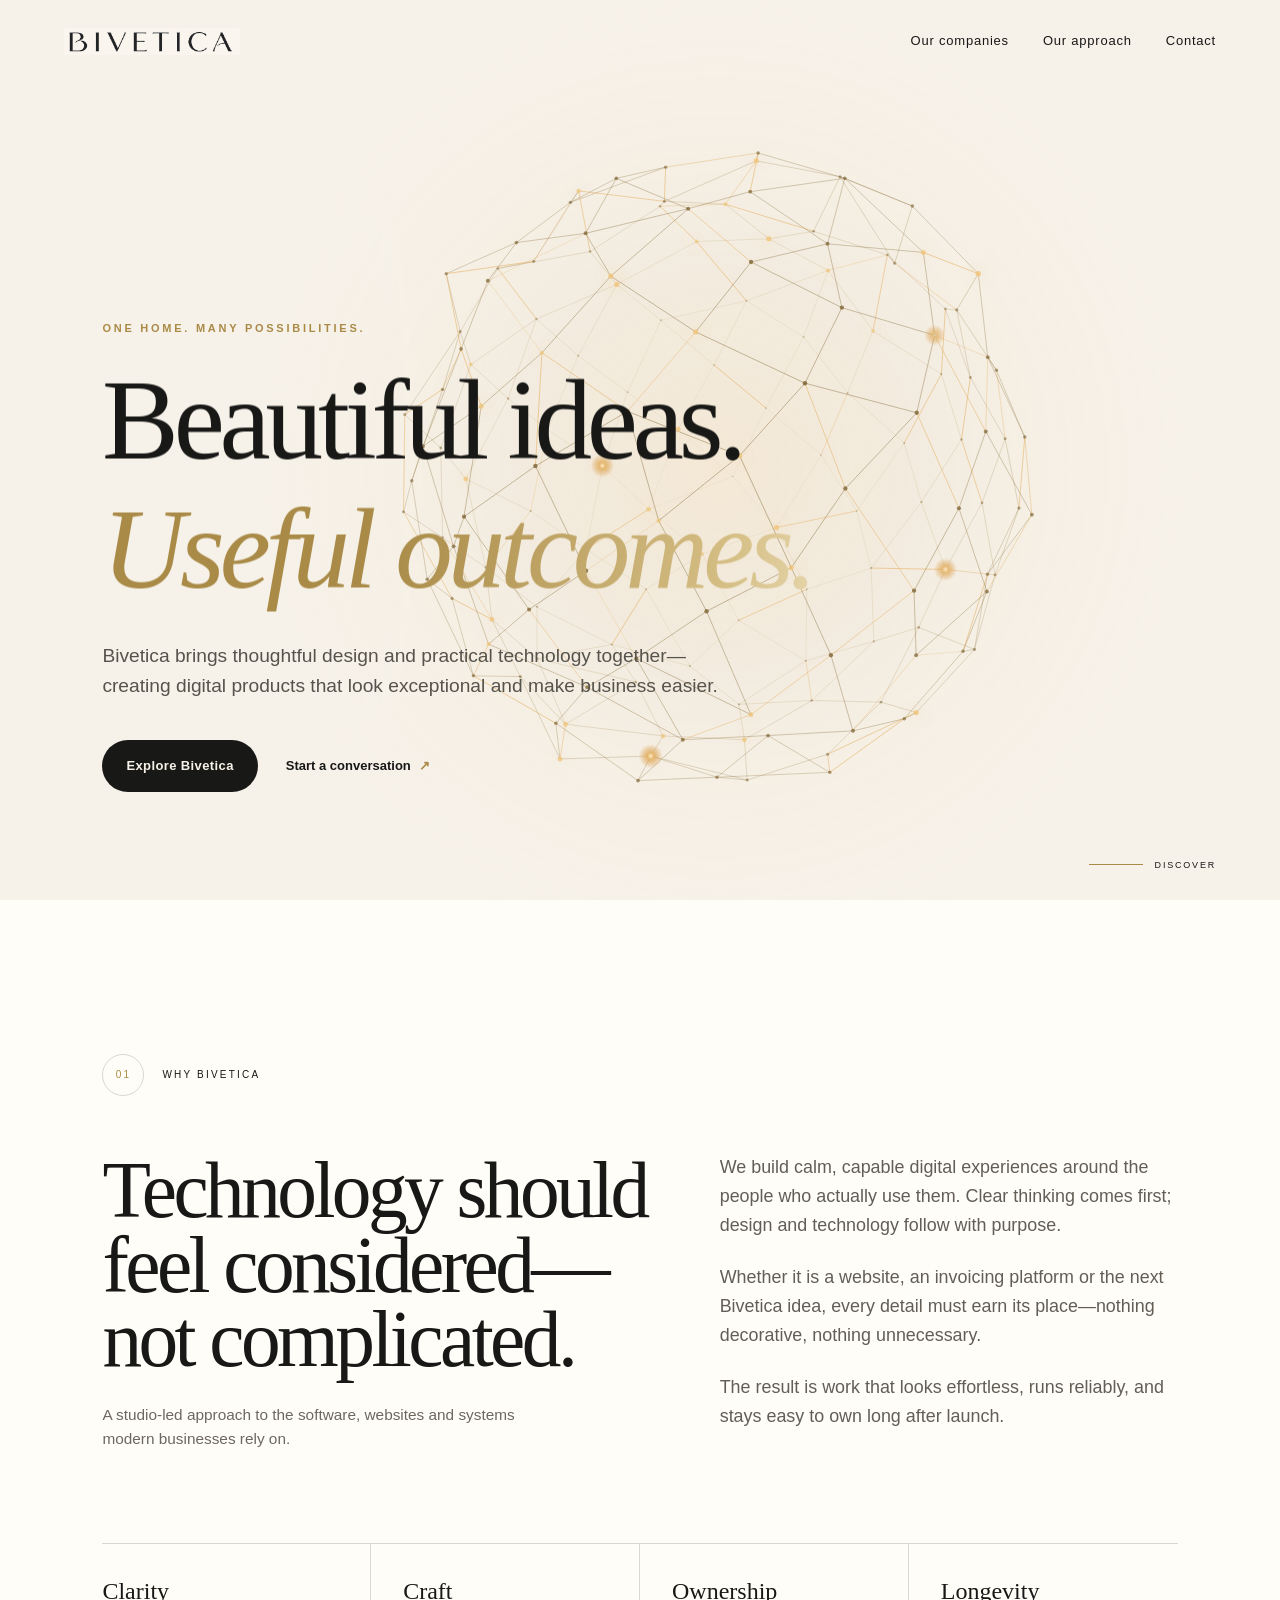
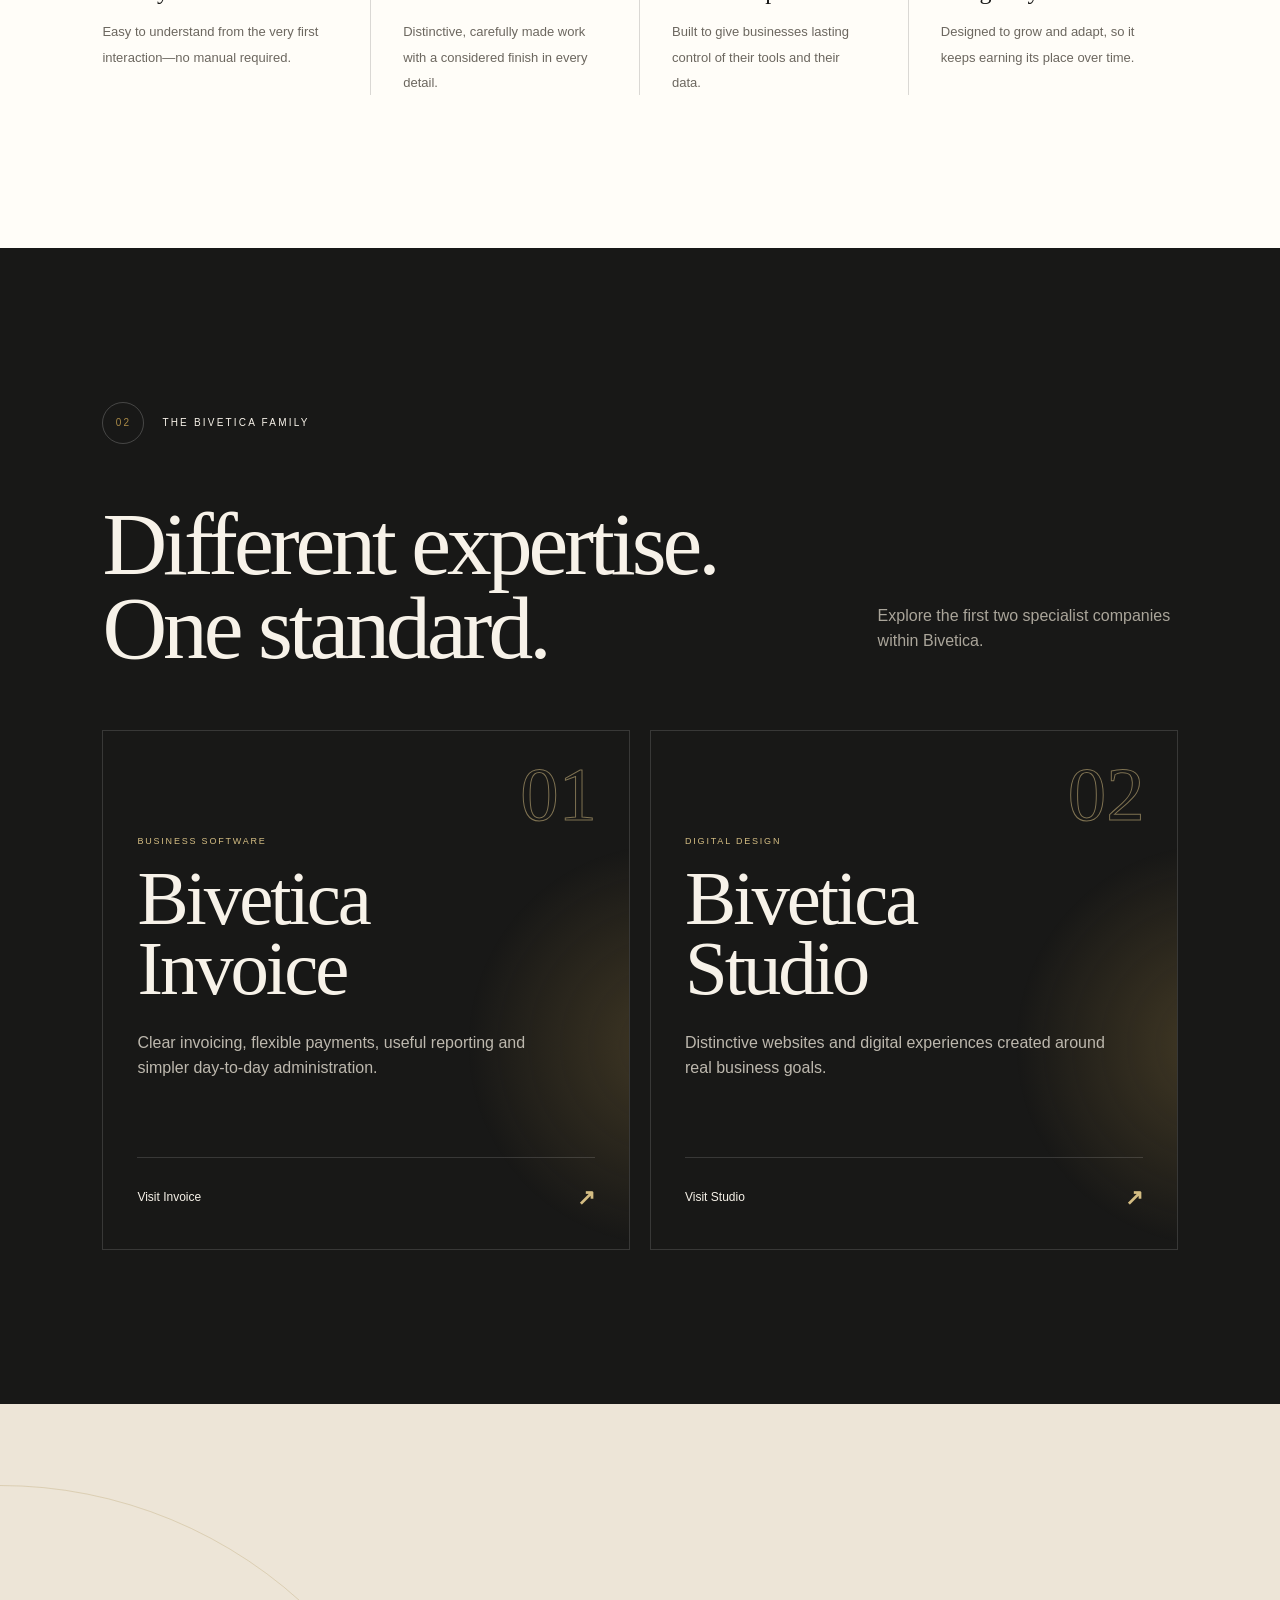
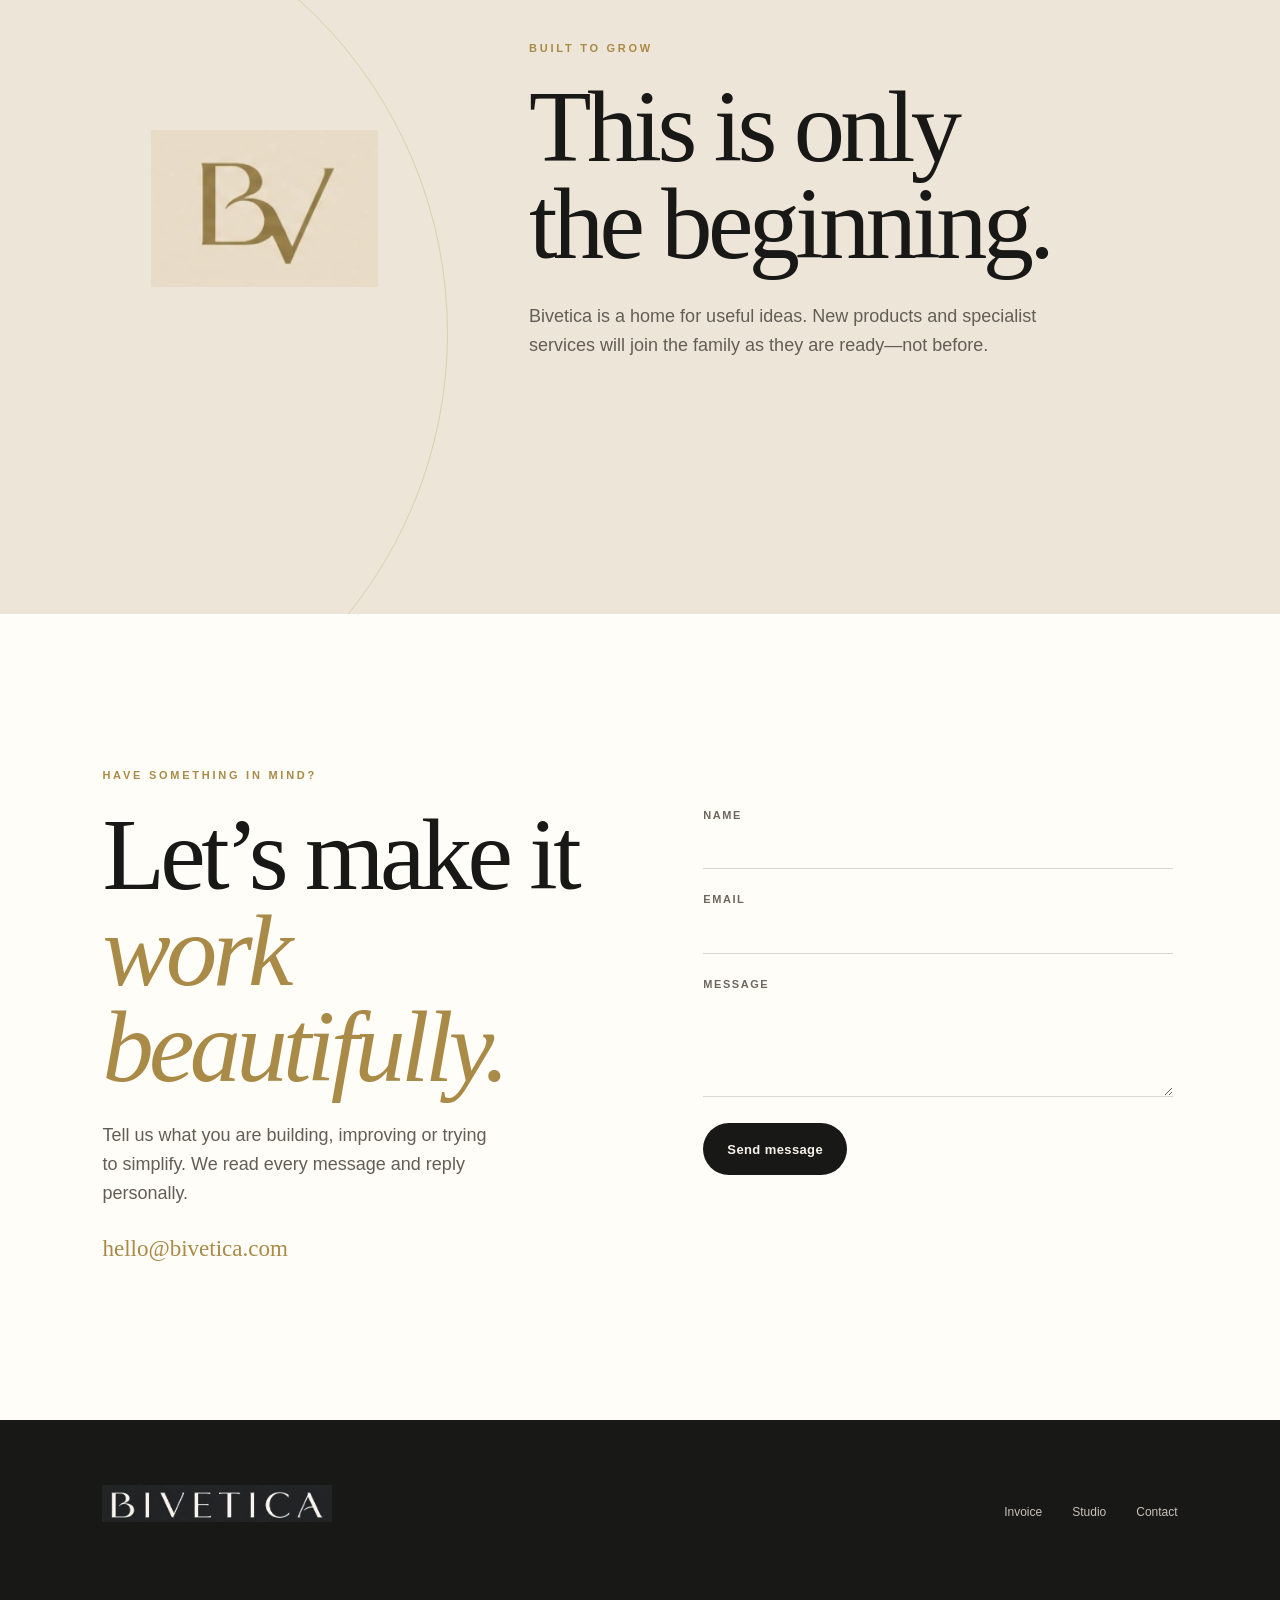
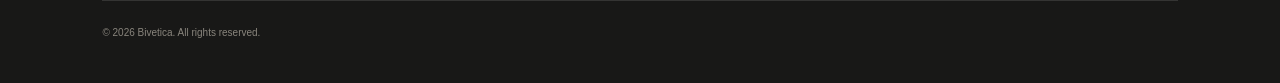
==== index.html @ 6b324982 "Initial commit: motors.bivetica.com dealer platform" ====
<!doctype html>
<html lang="en">
<head>
  <meta charset="utf-8">
  <meta name="viewport" content="width=device-width, initial-scale=1">
  <meta name="robots" content="noindex">
  <meta name="description" content="Bivetica creates elegant digital tools, websites and business systems designed to make everyday work feel simpler.">
  <meta name="theme-color" content="#f7f2e9">
  <title>Bivetica — Thoughtful digital tools for modern business (preview)</title>

  <link rel="icon" href="assets/favicon.ico" sizes="any">
  <link rel="apple-touch-icon" href="assets/apple-touch-icon.png">
  <link rel="stylesheet" href="styles.css">
  <link rel="stylesheet" href="enhance.css?v=3">
  <script src="script.js" defer></script>
  <script src="mesh.js?v=3" defer></script>
  <script src="contact.js?v=3" defer></script>
</head>
<body>
  <a class="skip-link" href="#main">Skip to content</a>
  <header class="site-header" data-header>
    <a class="brand" href="#top" aria-label="Bivetica home">
      <img src="assets/bivetica-approved-light.webp" alt="Bivetica" width="1170" height="180">
    </a>
    <button class="menu-toggle" type="button" aria-expanded="false" aria-controls="site-nav" data-menu>
      <span></span><span></span><span></span><span class="sr-only">Menu</span>
    </button>
    <nav id="site-nav" class="site-nav" aria-label="Main navigation" data-nav>
      <a href="#companies">Our companies</a>
      <a href="#approach">Our approach</a>
      <a href="#contact">Contact</a>
    </nav>
  </header>

  <main id="main">
    <section class="hero" id="top">
      <canvas class="hero-mesh" data-mesh aria-hidden="true"></canvas>
      <div class="hero-copy reveal">
        <p class="eyebrow">One home. Many possibilities.</p>
        <h1 class="hero-title">
          <span class="line"><span>Beautiful ideas.</span></span>
          <span class="line"><span><em>Useful outcomes.</em></span></span>
        </h1>
        <p class="hero-intro">Bivetica brings thoughtful design and practical technology together—creating digital products that look exceptional and make business easier.</p>
        <div class="hero-actions">
          <a class="button button-primary" href="#companies">Explore Bivetica</a>
          <a class="text-link" href="#contact">Start a conversation <span aria-hidden="true">↗</span></a>
        </div>
      </div>
      <div class="scroll-note" aria-hidden="true"><span></span>Discover</div>
    </section>

    <section class="manifesto section-pad" id="approach">
      <div class="section-label reveal"><span>01</span> Why Bivetica</div>
      <div class="manifesto-grid">
        <div class="manifesto-lead reveal">
          <h2>Technology should feel considered—not complicated.</h2>
          <p class="manifesto-tag">A studio-led approach to the software, websites and systems modern businesses rely on.</p>
        </div>
        <div class="manifesto-copy reveal">
          <p>We build calm, capable digital experiences around the people who actually use them. Clear thinking comes first; design and technology follow with purpose.</p>
          <p>Whether it is a website, an invoicing platform or the next Bivetica idea, every detail must earn its place—nothing decorative, nothing unnecessary.</p>
          <p>The result is work that looks effortless, runs reliably, and stays easy to own long after launch.</p>
        </div>
      </div>
      <div class="principles" aria-label="Our principles">
        <article class="principle reveal"><strong>Clarity</strong><span>Easy to understand from the very first interaction—no manual required.</span></article>
        <article class="principle reveal"><strong>Craft</strong><span>Distinctive, carefully made work with a considered finish in every detail.</span></article>
        <article class="principle reveal"><strong>Ownership</strong><span>Built to give businesses lasting control of their tools and their data.</span></article>
        <article class="principle reveal"><strong>Longevity</strong><span>Designed to grow and adapt, so it keeps earning its place over time.</span></article>
      </div>
    </section>

    <section class="companies section-pad" id="companies">
      <div class="section-label light reveal"><span>02</span> The Bivetica family</div>
      <div class="companies-heading reveal">
        <h2>Different expertise.<br>One standard.</h2>
        <p>Explore the first two specialist companies within Bivetica.</p>
      </div>
      <div class="company-grid">
        <a class="company-card invoice reveal" href="https://invoice.bivetica.com/">
          <span class="card-number">01</span>
          <div class="card-body">
            <p class="card-kicker">Business software</p>
            <h3>Bivetica<br>Invoice</h3>
            <p>Clear invoicing, flexible payments, useful reporting and simpler day-to-day administration.</p>
          </div>
          <span class="card-link">Visit Invoice <b>↗</b></span>
          <span class="card-aura" aria-hidden="true"></span>
        </a>
        <a class="company-card studio reveal" href="https://studio.bivetica.com/">
          <span class="card-number">02</span>
          <div class="card-body">
            <p class="card-kicker">Digital design</p>
            <h3>Bivetica<br>Studio</h3>
            <p>Distinctive websites and digital experiences created around real business goals.</p>
          </div>
          <span class="card-link">Visit Studio <b>↗</b></span>
          <span class="card-aura" aria-hidden="true"></span>
        </a>
      </div>
    </section>

    <section class="future section-pad">
      <div class="future-mark reveal"><img src="assets/bv-approved-light.webp" alt=""></div>
      <div class="future-copy reveal">
        <p class="eyebrow">Built to grow</p>
        <h2>This is only<br>the beginning.</h2>
        <p>Bivetica is a home for useful ideas. New products and specialist services will join the family as they are ready—not before.</p>
      </div>
      <div class="future-line" aria-hidden="true"></div>
    </section>

    <section class="contact section-pad" id="contact">
      <p class="eyebrow reveal">Have something in mind?</p>
      <div class="contact-grid">
        <div class="contact-lead reveal">
          <h2>Let’s make it<br><em>work beautifully.</em></h2>
          <p>Tell us what you are building, improving or trying to simplify. We read every message and reply personally.</p>
          <a class="contact-email" href="mailto:hello@bivetica.com">hello@bivetica.com</a>
        </div>
        <form class="contact-form reveal" method="post" action="contact.php" novalidate>
          <div class="field">
            <label for="cf-name">Name</label>
            <input id="cf-name" name="name" type="text" autocomplete="name" required>
          </div>
          <div class="field">
            <label for="cf-email">Email</label>
            <input id="cf-email" name="email" type="email" autocomplete="email" required>
          </div>
          <div class="field">
            <label for="cf-message">Message</label>
            <textarea id="cf-message" name="message" rows="4" required></textarea>
          </div>
          <input type="text" name="company_url" class="cf-hp" tabindex="-1" autocomplete="off" aria-hidden="true">
          <button class="button button-dark" type="submit">Send message</button>
          <p class="cf-status" role="status" aria-live="polite"></p>
        </form>
      </div>
    </section>
  </main>

  <footer class="site-footer">
    <div class="footer-brand"><img src="assets/bivetica-approved-dark.webp" alt="Bivetica"></div>
    <div class="footer-links">
      <a href="https://invoice.bivetica.com/">Invoice</a>
      <a href="https://studio.bivetica.com/">Studio</a>
      <a href="mailto:hello@bivetica.com">Contact</a>
    </div>
    <p>© <span data-year></span> Bivetica. All rights reserved.</p>
  </footer>
</body>
</html>
---- styles.css ----
:root{--ink:#181817;--paper:#f7f2e9;--paper-2:#ede5d7;--gold:#a98a47;--gold-soft:#d4bd83;--line:rgba(24,24,23,.16);--serif:Georgia,"Times New Roman",serif;--sans:Inter,Arial,sans-serif}
*{box-sizing:border-box}html{scroll-behavior:smooth}body{margin:0;background:var(--paper);color:var(--ink);font-family:var(--sans);font-size:16px;line-height:1.6;overflow-x:hidden}a{color:inherit}img{display:block;max-width:100%}.sr-only,.skip-link{position:absolute;width:1px;height:1px;padding:0;margin:-1px;overflow:hidden;clip:rect(0,0,0,0);white-space:nowrap;border:0}.skip-link:focus{position:fixed;z-index:100;width:auto;height:auto;clip:auto;margin:1rem;padding:.8rem 1rem;background:#fff;color:#000}.site-header{position:fixed;z-index:50;top:0;left:0;width:100%;height:84px;padding:0 clamp(24px,5vw,80px);display:flex;align-items:center;justify-content:space-between;border-bottom:1px solid transparent;transition:background .4s,border-color .4s}.site-header.scrolled{background:rgba(247,242,233,.92);backdrop-filter:blur(18px);border-color:var(--line)}.brand{width:176px;height:40px;overflow:hidden;display:flex;align-items:center}.brand img{width:100%;height:auto}.site-nav{display:flex;gap:34px}.site-nav a{text-decoration:none;font-size:13px;letter-spacing:.06em;position:relative}.site-nav a:after{content:"";position:absolute;left:0;bottom:-7px;width:100%;height:1px;background:var(--gold);transform:scaleX(0);transform-origin:right;transition:transform .35s}.site-nav a:hover:after,.site-nav a:focus-visible:after{transform:scaleX(1);transform-origin:left}.menu-toggle{display:none;border:0;background:none;width:40px;height:40px;padding:9px}.menu-toggle span:not(.sr-only){display:block;height:1px;background:currentColor;margin:6px 0}.hero{min-height:100svh;position:relative;display:grid;grid-template-columns:minmax(0,1fr) 260px;align-items:end;padding:150px clamp(24px,8vw,140px) 12vh;isolation:isolate}.hero-copy{max-width:850px;position:relative;z-index:3}.eyebrow{font-size:11px;text-transform:uppercase;letter-spacing:.25em;font-weight:700;color:var(--gold);margin:0 0 22px}.hero h1,.manifesto h2,.companies h2,.future h2,.contact h2{font-family:var(--serif);font-weight:400;letter-spacing:-.045em;line-height:.94;margin:0}.hero h1{font-size:clamp(64px,9vw,146px)}em{font-weight:400;color:var(--gold)}.hero-intro{max-width:650px;font-size:clamp(17px,1.5vw,22px);color:#56534d;margin:34px 0 38px}.hero-actions{display:flex;align-items:center;gap:28px}.button{display:inline-flex;align-items:center;justify-content:center;min-height:52px;padding:0 24px;text-decoration:none;border-radius:100px;font-size:13px;font-weight:700;letter-spacing:.03em;transition:transform .25s,background .25s,color .25s}.button:hover{transform:translateY(-3px)}.button-primary{background:var(--ink);color:var(--paper)}.text-link{text-decoration:none;font-size:13px;font-weight:700}.text-link span{color:var(--gold);margin-left:5px}.hero-mark{align-self:center;justify-self:end;text-align:center;position:relative;z-index:3}.hero-mark img{width:130px;margin:auto;mix-blend-mode:multiply}.hero-mark span{display:block;margin-top:12px;font-size:9px;letter-spacing:.22em;text-transform:uppercase;color:#6c675e}.hero-orbit{position:absolute;inset:0;overflow:hidden;z-index:-1}.orbit{position:absolute;border:1px solid rgba(169,138,71,.18);border-radius:50%;left:70%;top:51%;transform:translate(-50%,-50%)}.orbit-one{width:42vw;height:42vw;animation:drift 14s ease-in-out infinite}.orbit-two{width:58vw;height:58vw;animation:drift 19s ease-in-out infinite reverse}.orbit-three{width:76vw;height:76vw;animation:drift 24s ease-in-out infinite}.glow{position:absolute;width:32vw;height:32vw;border-radius:50%;left:72%;top:50%;transform:translate(-50%,-50%);background:radial-gradient(circle,rgba(212,189,131,.28),rgba(247,242,233,0) 67%);animation:breathe 8s ease-in-out infinite}.scroll-note{position:absolute;right:clamp(24px,5vw,80px);bottom:28px;display:flex;align-items:center;gap:12px;font-size:9px;letter-spacing:.2em;text-transform:uppercase}.scroll-note span{width:54px;height:1px;background:var(--gold)}@keyframes drift{50%{transform:translate(-48%,-53%) scale(1.035)}}@keyframes breathe{50%{opacity:.55;transform:translate(-50%,-50%) scale(1.12)}}.section-pad{padding:clamp(90px,12vw,180px) clamp(24px,8vw,140px)}.section-label{display:flex;align-items:center;gap:18px;font-size:10px;text-transform:uppercase;letter-spacing:.22em;margin-bottom:clamp(55px,8vw,110px)}.section-label span{width:42px;height:42px;border:1px solid var(--line);border-radius:50%;display:grid;place-items:center;color:var(--gold)}.manifesto{background:#fffdf8}.manifesto-grid{display:grid;grid-template-columns:1.2fr .7fr;gap:8vw;align-items:end}.manifesto h2{font-size:clamp(46px,6.2vw,100px);max-width:900px}.manifesto-copy{font-size:clamp(17px,1.4vw,21px);color:#625e56}.manifesto-copy p{margin:0 0 24px}.principles{display:grid;grid-template-columns:repeat(3,1fr);gap:0;border-top:1px solid var(--line);margin-top:110px}.principle{padding:28px 7vw 0 0;border-right:1px solid var(--line);min-height:135px}.principle+ .principle{padding-left:2.5vw}.principle:last-child{border-right:0}.principle strong{display:block;font-family:var(--serif);font-size:24px;font-weight:400;margin-bottom:8px}.principle span{font-size:13px;color:#6c675f}.companies{background:var(--ink);color:var(--paper)}.section-label.light span{border-color:rgba(255,255,255,.2)}.companies-heading{display:flex;justify-content:space-between;align-items:end;margin-bottom:60px}.companies h2{font-size:clamp(54px,7vw,112px)}.companies-heading>p{max-width:300px;color:#aaa59a}.company-grid{display:grid;grid-template-columns:1fr 1fr;gap:20px}.company-card{min-height:620px;border:1px solid rgba(255,255,255,.14);padding:34px;display:flex;flex-direction:column;text-decoration:none;position:relative;overflow:hidden;transition:border-color .35s,transform .35s}.company-card:hover{border-color:var(--gold-soft);transform:translateY(-6px)}.card-number{font-size:11px;letter-spacing:.2em;color:var(--gold-soft)}.card-body{margin:auto 0;position:relative;z-index:2}.card-kicker{text-transform:uppercase;letter-spacing:.2em;font-size:9px;color:var(--gold-soft)}.company-card h3{font-family:var(--serif);font-weight:400;font-size:clamp(52px,6vw,90px);line-height:.91;letter-spacing:-.04em;margin:16px 0 26px}.card-body>p:last-child{max-width:430px;color:#bdb8ae}.card-link{display:flex;justify-content:space-between;align-items:center;padding-top:22px;border-top:1px solid rgba(255,255,255,.14);font-size:12px;position:relative;z-index:2}.card-link b{font-size:22px;color:var(--gold-soft)}.card-aura{position:absolute;width:420px;height:420px;border-radius:50%;right:-250px;top:20%;background:radial-gradient(circle,rgba(169,138,71,.28),transparent 68%);transition:transform .7s}.studio .card-aura{background:radial-gradient(circle,rgba(111,92,130,.34),transparent 68%)}.company-card:hover .card-aura{transform:translate(-80px) scale(1.2)}.future{min-height:90vh;position:relative;display:grid;grid-template-columns:.7fr 1.4fr;gap:8vw;align-items:center;background:var(--paper-2);overflow:hidden}.future-mark img{width:min(300px,70%);margin:auto;mix-blend-mode:multiply}.future-copy{max-width:760px}.future h2{font-size:clamp(66px,8vw,128px)}.future-copy>p:last-child{max-width:540px;color:#625e56;font-size:18px;margin-top:30px}.future-line{position:absolute;width:70vw;height:70vw;border:1px solid rgba(169,138,71,.25);border-radius:50%;left:-35vw;top:10%;pointer-events:none}.contact{background:#fffdf8}.contact-grid{display:grid;grid-template-columns:1.35fr .65fr;align-items:end;gap:8vw}.contact h2{font-size:clamp(60px,8vw,130px)}.contact-action{padding-bottom:10px}.contact-action p{color:#625e56;font-size:18px;margin:0 0 28px}.button-dark{background:var(--ink);color:var(--paper)}.site-footer{background:var(--ink);color:var(--paper);padding:65px clamp(24px,8vw,140px) 32px;display:grid;grid-template-columns:1fr auto;gap:50px;align-items:center}.footer-brand{width:230px;height:55px;overflow:hidden}.footer-brand img{width:100%}.footer-links{display:flex;gap:30px}.footer-links a{font-size:12px;text-decoration:none;color:#c8c2b7}.site-footer>p{grid-column:1/-1;padding-top:24px;border-top:1px solid rgba(255,255,255,.12);font-size:10px;color:#89857d}.reveal{opacity:0;transform:translateY(28px);transition:opacity .8s ease,transform .8s ease}.reveal.visible{opacity:1;transform:none}@media(max-width:800px){.site-header{height:70px}.brand{width:145px}.menu-toggle{display:block;position:relative;z-index:4}.site-nav{position:fixed;inset:0;background:var(--paper);padding:120px 28px 40px;display:flex;flex-direction:column;gap:20px;transform:translateX(100%);transition:transform .4s ease}.site-nav.open{transform:none}.site-nav a{font-family:var(--serif);font-size:36px}.hero{grid-template-columns:1fr;padding-top:130px;padding-bottom:90px}.hero h1{font-size:clamp(58px,18vw,90px)}.hero-mark{display:none}.hero-actions{align-items:flex-start;flex-direction:column;gap:18px}.orbit{left:92%;top:40%}.orbit-one{width:90vw;height:90vw}.orbit-two{width:130vw;height:130vw}.orbit-three{width:170vw;height:170vw}.scroll-note{display:none}.manifesto-grid,.contact-grid,.future{grid-template-columns:1fr}.manifesto h2{font-size:50px}.principles{grid-template-columns:1fr;margin-top:70px}.principle,.principle+ .principle{border-right:0;border-bottom:1px solid var(--line);padding:24px 0;min-height:0}.companies-heading{display:block}.companies-heading>p{margin-top:24px}.company-grid{grid-template-columns:1fr}.company-card{min-height:500px}.future{min-height:auto}.future-mark img{width:130px;margin:0}.contact h2{font-size:58px}.contact-action{padding-top:30px}.site-footer{grid-template-columns:1fr}.footer-links{flex-wrap:wrap}}@media(prefers-reduced-motion:reduce){html{scroll-behavior:auto}*,*:before,*:after{animation:none!important;transition:none!important}.reveal{opacity:1;transform:none}}
/* --- refinements (2026-08) --- */
/* Hero animates in on load via CSS (no JS dependency, visible even if JS is off). */
@keyframes heroReveal{from{opacity:0;transform:translateY(28px)}to{opacity:1;transform:none}}
.hero .reveal{opacity:1;animation:heroReveal .9s ease both}
.hero .hero-mark.reveal{animation-delay:.12s}
@media(max-width:800px){
  .menu-toggle{color:var(--ink)}
  .hero h1{font-size:clamp(52px,16vw,72px)}
}
@media(prefers-reduced-motion:reduce){
  .hero .reveal{animation:none;opacity:1;transform:none}
}
---- enhance.css ----
/* ==========================================================================
   Bivetica — hero refinement (PREVIEW): rotating gold wireframe mesh on cream.
   Fine gold linework sphere behind/beside the headline, plus typography-led
   motion and prominent card numbers. Charcoal/ivory/gold palette unchanged.
   ========================================================================== */

/* Retire the old rotating rings + glow (also removed from markup). */
.hero-orbit{display:none !important}

/* --- Rotating gold wireframe mesh on the cream canvas --------------------- */
.hero-mesh{
  position:absolute;inset:0;z-index:0;width:100%;height:100%;pointer-events:none;
  -webkit-mask-image:linear-gradient(90deg,transparent,#000 34%);
  mask-image:linear-gradient(90deg,transparent,#000 34%);   /* fade off the headline */
}

/* --- Kinetic headline: line-by-line mask reveal --------------------------- */
.hero .reveal.hero-copy{opacity:1;transform:none;animation:none}
.hero-title{overflow:visible;letter-spacing:-.03em}
.hero-title .line{display:block;overflow:hidden;padding-block:.14em;margin-block:-.1em}
.hero-title .line > span{display:block;transform:translateY(115%);will-change:transform;
  animation:bvLineUp 1s cubic-bezier(.22,1,.36,1) both}
.hero-title .line:nth-child(2) > span{animation-delay:.12s}
@keyframes bvLineUp{to{transform:translateY(0)}}

/* Slow gold shimmer on the accent line */
.hero-title em{
  color:transparent;
  background:linear-gradient(100deg,var(--gold) 18%,var(--gold-soft) 40%,#f1e4c2 50%,var(--gold-soft) 60%,var(--gold) 82%);
  -webkit-background-clip:text;background-clip:text;background-size:220% 100%;
  animation:bvShimmer 6.5s ease-in-out 1s infinite;
}
@keyframes bvShimmer{0%,100%{background-position:160% 0}50%{background-position:-60% 0}}

/* Staggered entrance for the remaining hero copy */
.hero-copy .eyebrow,.hero-intro,.hero-actions{animation:bvRise .8s ease both}
.hero-copy .eyebrow{animation-delay:.15s}
.hero-intro{animation-delay:.5s}
.hero-actions{animation-delay:.66s}
@keyframes bvRise{from{opacity:0;transform:translateY(18px)}to{opacity:1;transform:none}}

/* --- Prominent company-card numbers (and less empty cards) ---------------- */
.company-card{min-height:520px}
.card-number{
  position:absolute;top:26px;right:32px;left:auto;
  font-family:var(--serif);font-size:clamp(58px,6vw,104px);line-height:1;letter-spacing:0;
  color:transparent;-webkit-text-stroke:1px var(--gold-soft);text-stroke:1px var(--gold-soft);opacity:.55;
}
.studio .card-aura{background:radial-gradient(circle,rgba(169,138,71,.30),transparent 68%)}

/* --- Approach section: more content, tighter rhythm ---------------------- */
.section-label{margin-bottom:clamp(36px,4.5vw,60px)}
.manifesto-grid{align-items:start;grid-template-columns:1.1fr .9fr;gap:clamp(44px,4.5vw,80px)}
.manifesto-tag{margin:26px 0 0;font-size:clamp(15px,1.2vw,18px);line-height:1.55;color:#6c675f;max-width:440px}
.manifesto-copy{align-self:start;max-width:540px}
.principles{grid-template-columns:repeat(4,1fr);margin-top:clamp(58px,7vw,88px)}
.principle{min-height:auto;padding:28px 3vw 0 0}
.principle span{line-height:1.55}

/* --- Contact form -------------------------------------------------------- */
.contact-grid{align-items:start;grid-template-columns:1.05fr .95fr;gap:clamp(40px,6vw,90px)}
.contact-lead p{color:#625e56;font-size:18px;line-height:1.6;margin:26px 0 22px;max-width:400px}
.contact-email{font-family:var(--serif);font-size:clamp(20px,1.8vw,26px);color:var(--gold);
  text-decoration:none;border-bottom:1px solid transparent;transition:border-color .3s}
.contact-email:hover,.contact-email:focus-visible{border-color:var(--gold)}
.contact-form{display:flex;flex-direction:column;gap:22px;max-width:470px;position:relative}
.contact-form .field{display:flex;flex-direction:column;gap:8px}
.contact-form label{font-size:11px;letter-spacing:.14em;text-transform:uppercase;color:#6c675f;font-weight:700}
.contact-form input,.contact-form textarea{
  border:0;border-bottom:1px solid var(--line);background:transparent;color:var(--ink);
  font-family:var(--sans);font-size:16px;padding:9px 2px;outline:none;border-radius:0;transition:border-color .3s}
.contact-form input:focus,.contact-form textarea:focus{border-color:var(--gold)}
.contact-form textarea{resize:vertical;min-height:96px}
.contact-form button{align-self:flex-start;border:0;cursor:pointer;margin-top:4px}
.cf-hp{position:absolute;left:-9999px;width:1px;height:1px;opacity:0}
.cf-status{font-size:14px;margin:4px 0 0;min-height:1.2em}
.cf-status.ok{color:#5a7d3c}
.cf-status.err{color:#9a3b2f}
@media(max-width:800px){
  .principles{grid-template-columns:1fr}
  .contact-grid{grid-template-columns:1fr}
}

/* --- Reduced motion ------------------------------------------------------- */
@media(prefers-reduced-motion:reduce){
  .hero-title .line > span{transform:none;animation:none}
  .hero-title em{animation:none}
  .hero-copy .eyebrow,.hero-intro,.hero-actions{animation:none;opacity:1;transform:none}
}

/* --- Mobile --------------------------------------------------------------- */
@media(max-width:800px){
  .hero-mesh{opacity:.5;-webkit-mask-image:none;mask-image:none}
}
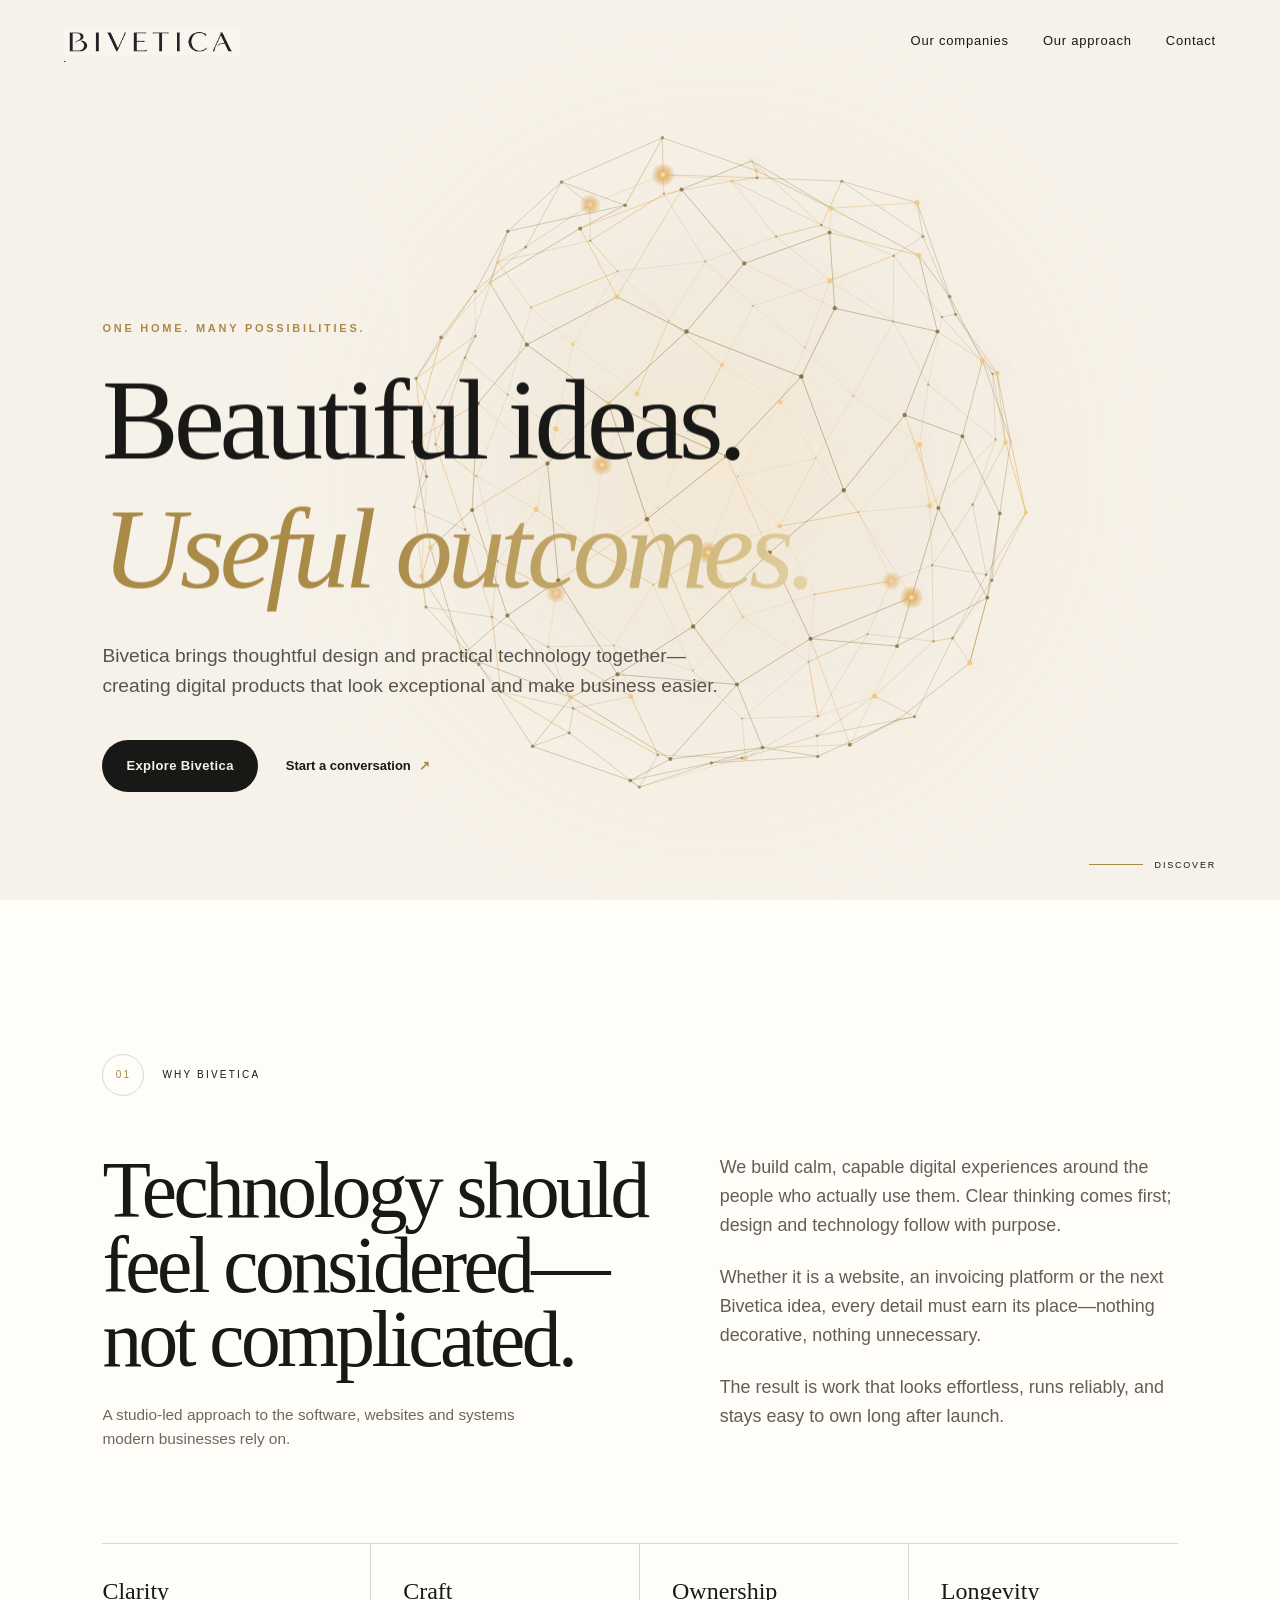
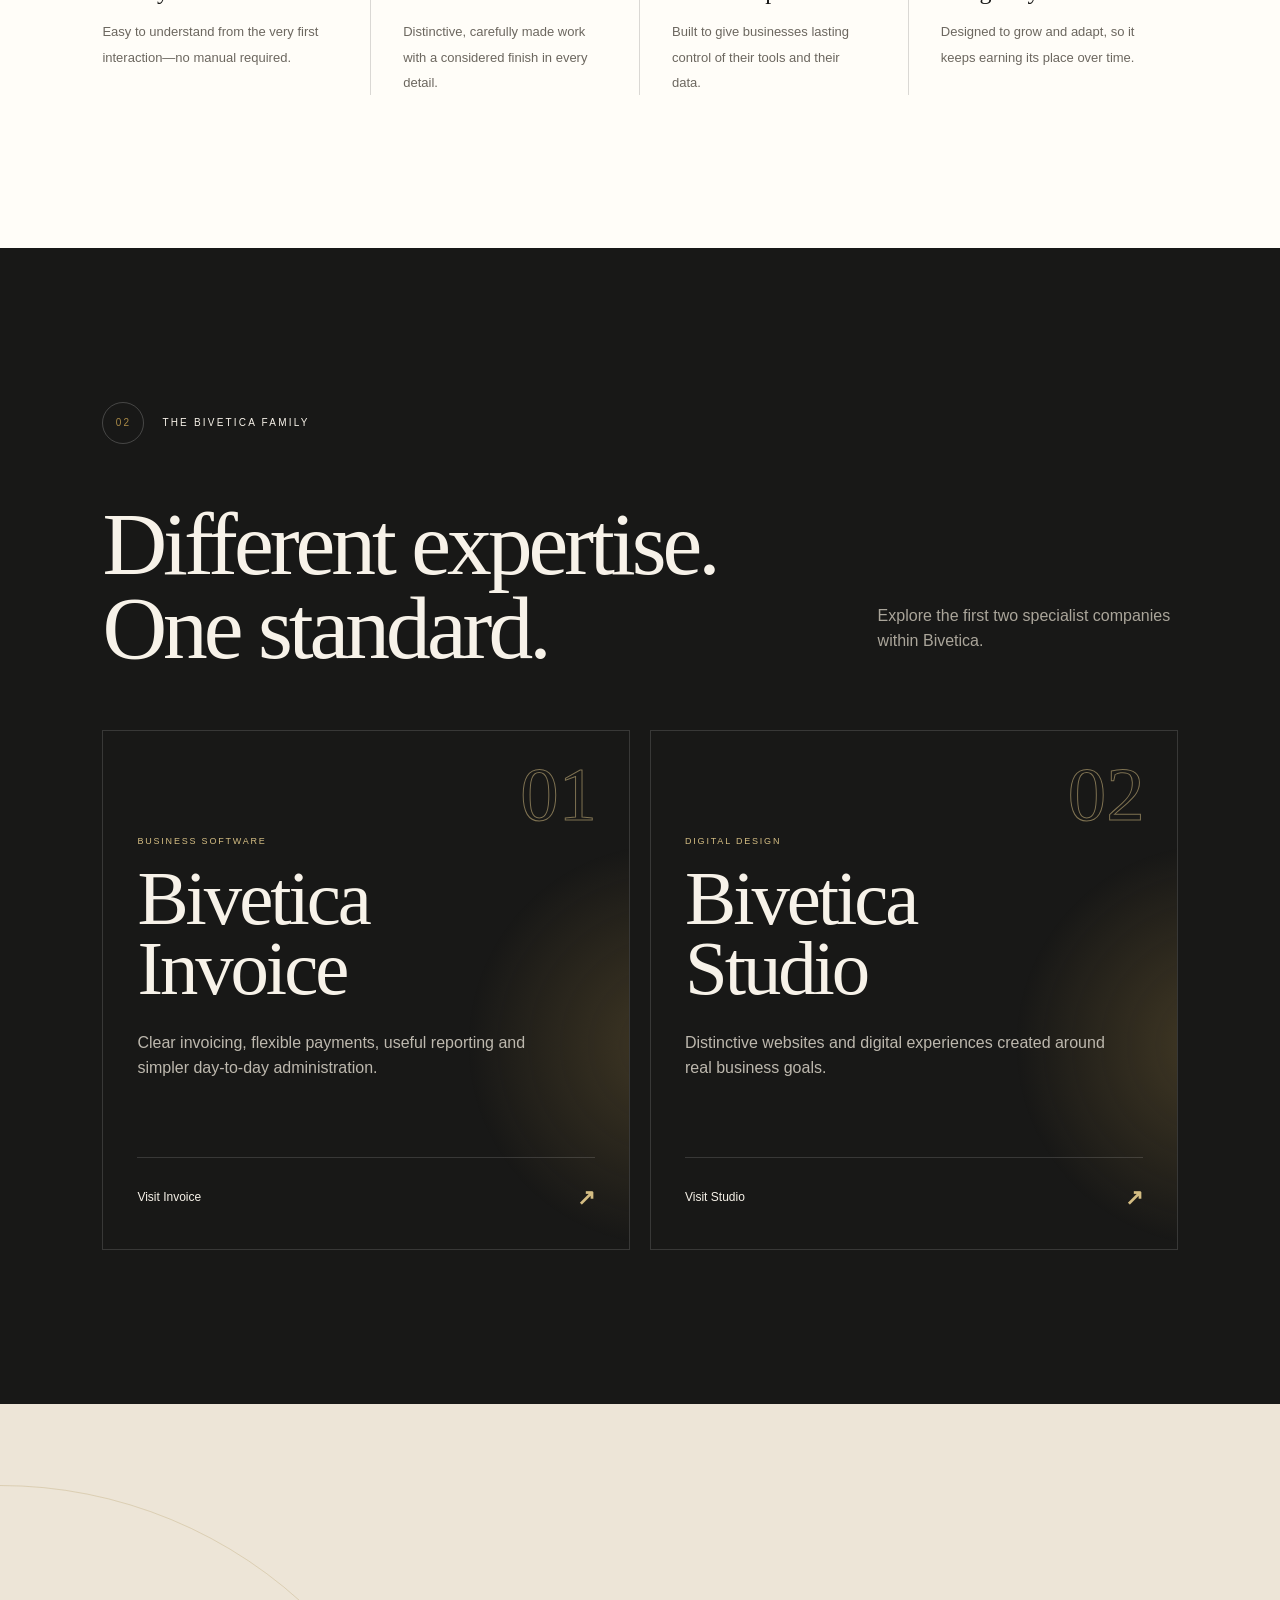
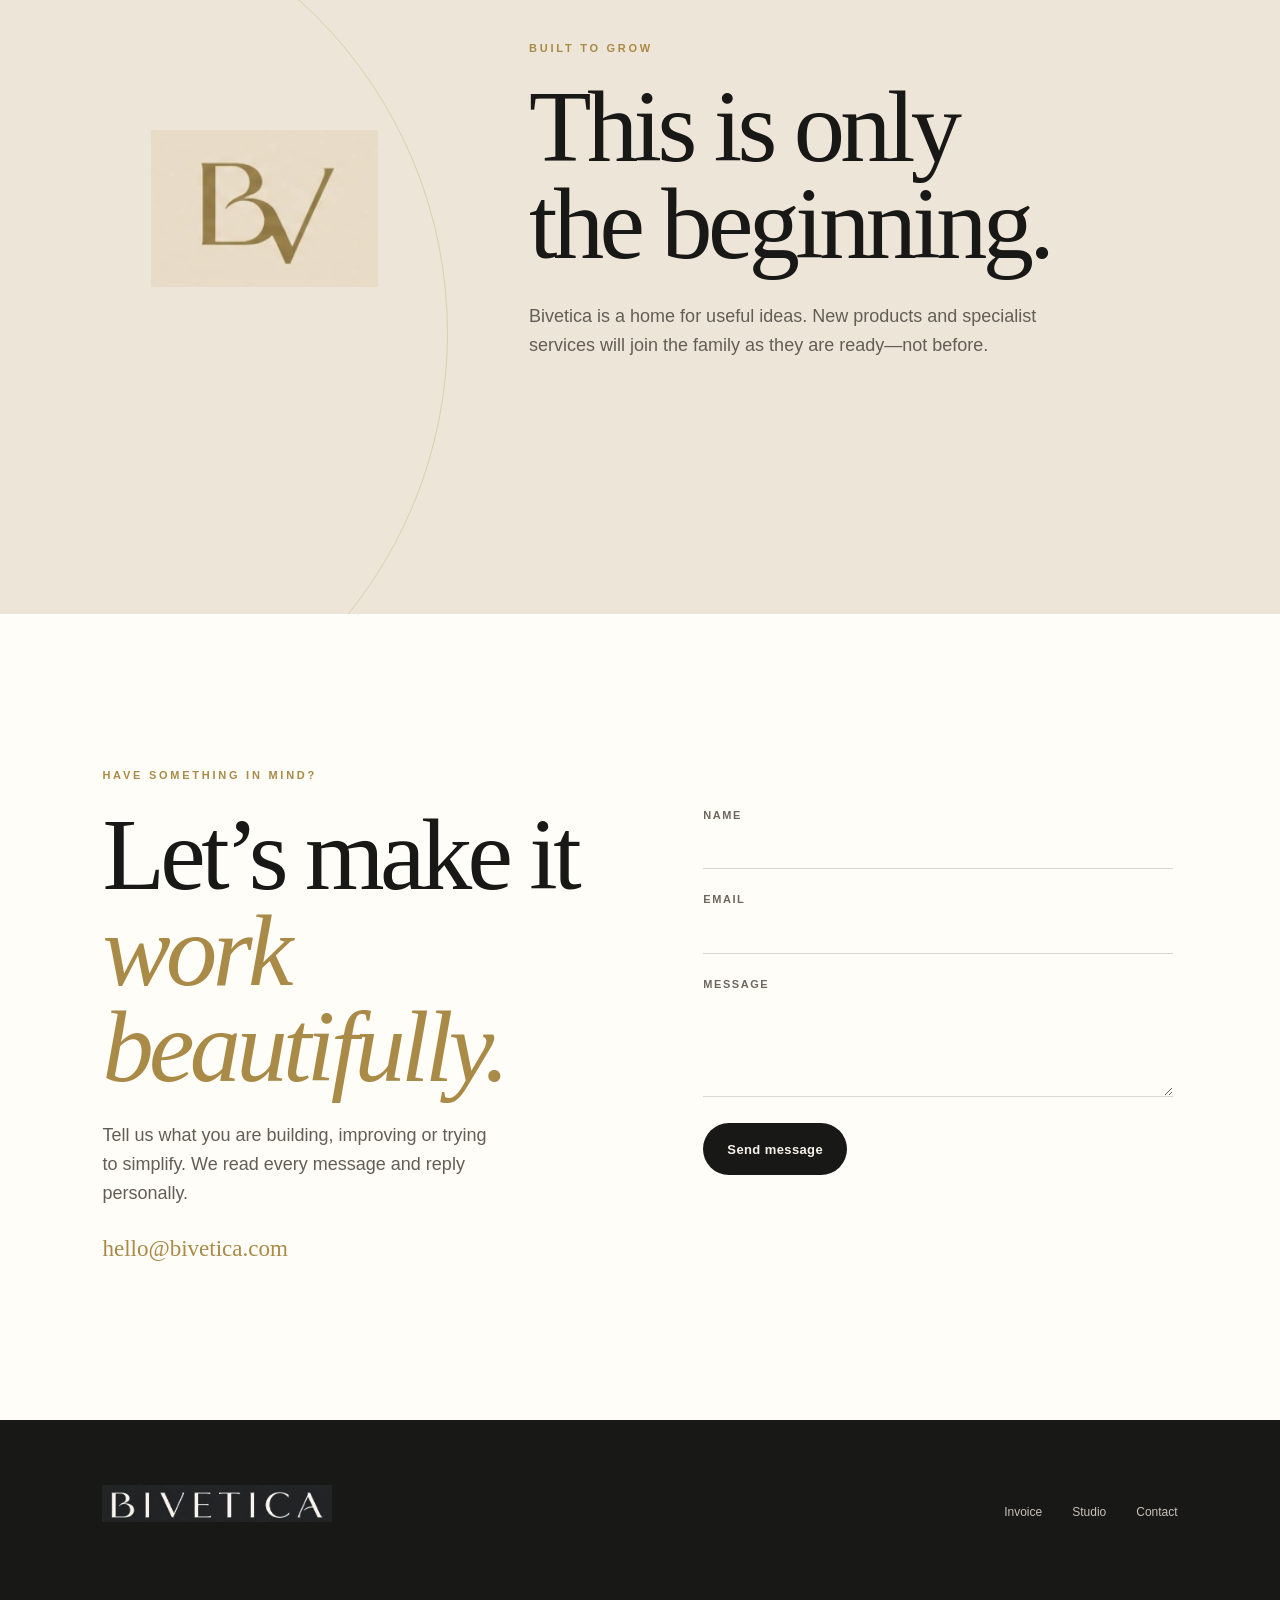
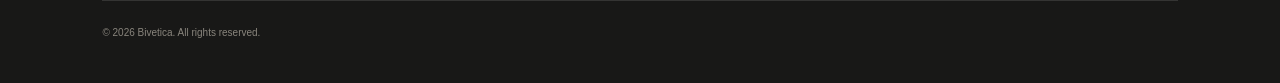
==== commit d62916ab: "Use PNG fallbacks for legacy Safari" ====
--- a/index.html
+++ b/index.html
@@ -20,7 +20,7 @@
   <a class="skip-link" href="#main">Skip to content</a>
   <header class="site-header" data-header>
     <a class="brand" href="#top" aria-label="Bivetica home">
-      <img src="assets/bivetica-approved-light.webp" alt="Bivetica" width="1170" height="180">
+      <picture>\n        <source srcset="assets/bivetica-approved-light.webp" type="image/webp">\n        <img src="assets/bivetica-approved-light.png" alt="Bivetica" width="1170" height="180">\n      </picture>
     </a>
     <button class="menu-toggle" type="button" aria-expanded="false" aria-controls="site-nav" data-menu>
       <span></span><span></span><span></span><span class="sr-only">Menu</span>
@@ -102,7 +102,7 @@
     </section>
 
     <section class="future section-pad">
-      <div class="future-mark reveal"><img src="assets/bv-approved-light.webp" alt=""></div>
+      <div class="future-mark reveal"><picture><source srcset="assets/bv-approved-light.webp" type="image/webp"><img src="assets/bv-approved-light.png" alt=""></picture></div>
       <div class="future-copy reveal">
         <p class="eyebrow">Built to grow</p>
         <h2>This is only<br>the beginning.</h2>
@@ -141,7 +141,7 @@
   </main>
 
   <footer class="site-footer">
-    <div class="footer-brand"><img src="assets/bivetica-approved-dark.webp" alt="Bivetica"></div>
+    <div class="footer-brand"><picture><source srcset="assets/bivetica-approved-dark.webp" type="image/webp"><img src="assets/bivetica-approved-dark.png" alt="Bivetica"></picture></div>
     <div class="footer-links">
       <a href="https://invoice.bivetica.com/">Invoice</a>
       <a href="https://studio.bivetica.com/">Studio</a>
